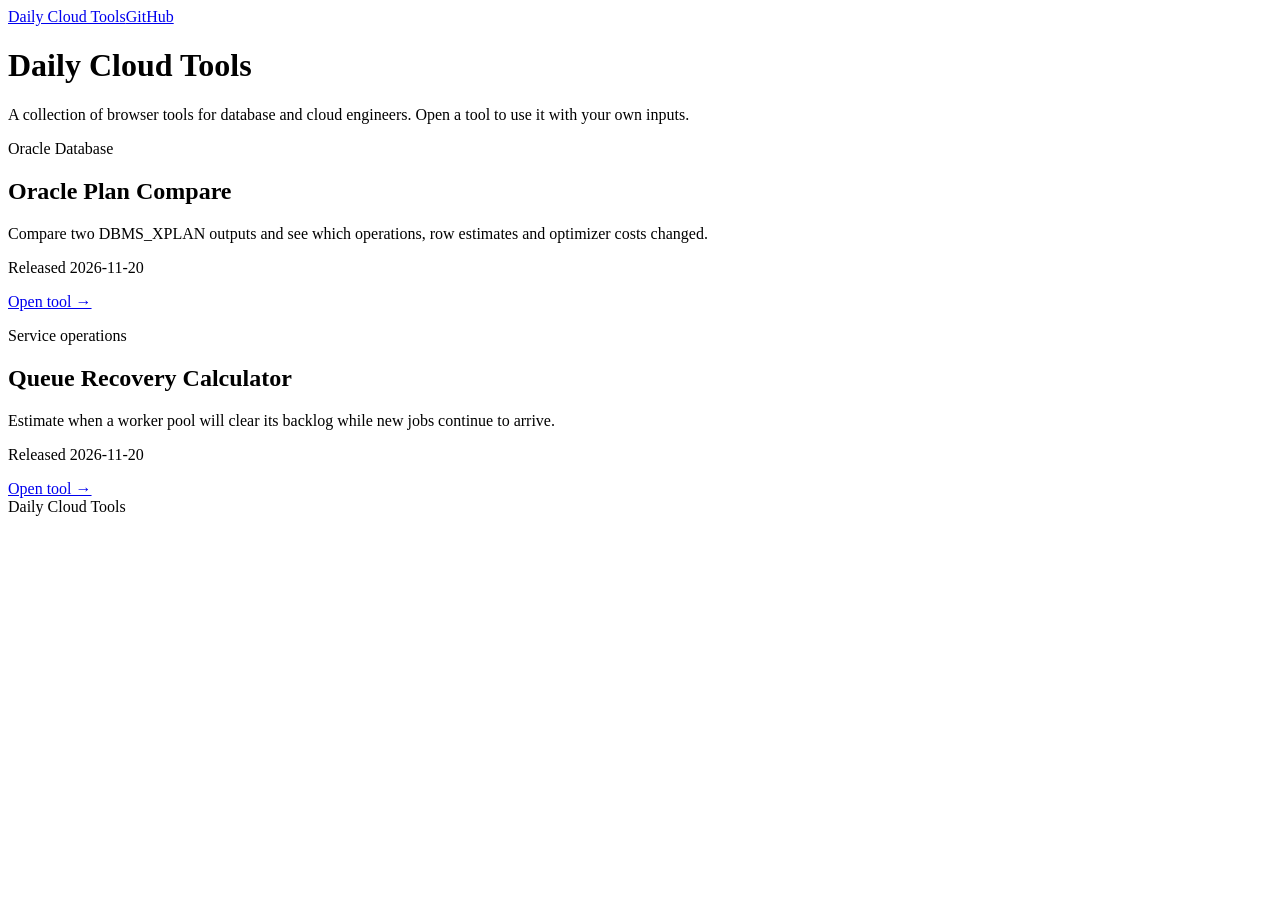
==== index.html @ c0c55ab4 "Publish queue recovery calculator" ====
<!doctype html>
<html lang="en"><head><meta charset="utf-8"><meta http-equiv="Content-Security-Policy" content="default-src 'none'; script-src 'self'; style-src 'self'; img-src 'self'; connect-src 'none'; form-action 'none'; base-uri 'none'; object-src 'none'"><meta name="viewport" content="width=device-width,initial-scale=1"><title>Daily Cloud Tools</title><meta name="description" content="Small browser tools for Oracle, cloud operations and software engineering."><link rel="stylesheet" href="style.css"></head>
<body><header><nav class="nav"><a class="brand" href="./">Daily Cloud Tools</a><a href="https://github.com/lavkeshhhh/daily-cloud-tools">GitHub</a></nav></header><main><h1>Daily Cloud Tools</h1><p class="intro">A collection of browser tools for database and cloud engineers. Open a tool to use it with your own inputs.</p><div class="grid"><article class="panel card"><p class="category">Oracle Database</p><h2>Oracle Plan Compare</h2><p>Compare two DBMS_XPLAN outputs and see which operations, row estimates and optimizer costs changed.</p><p class="hint date">Released <time datetime="2026-11-20">2026-11-20</time></p><a class="button primary" href="apps/oracle-plan-compare/" aria-label="Open Oracle Plan Compare">Open tool →</a></article>
<article class="panel card"><p class="category">Service operations</p><h2>Queue Recovery Calculator</h2><p>Estimate when a worker pool will clear its backlog while new jobs continue to arrive.</p><p class="hint date">Released <time datetime="2026-11-20">2026-11-20</time></p><a class="button primary" href="apps/queue-recovery/" aria-label="Open Queue Recovery Calculator">Open tool →</a></article></div></main><footer>Daily Cloud Tools</footer></body></html>
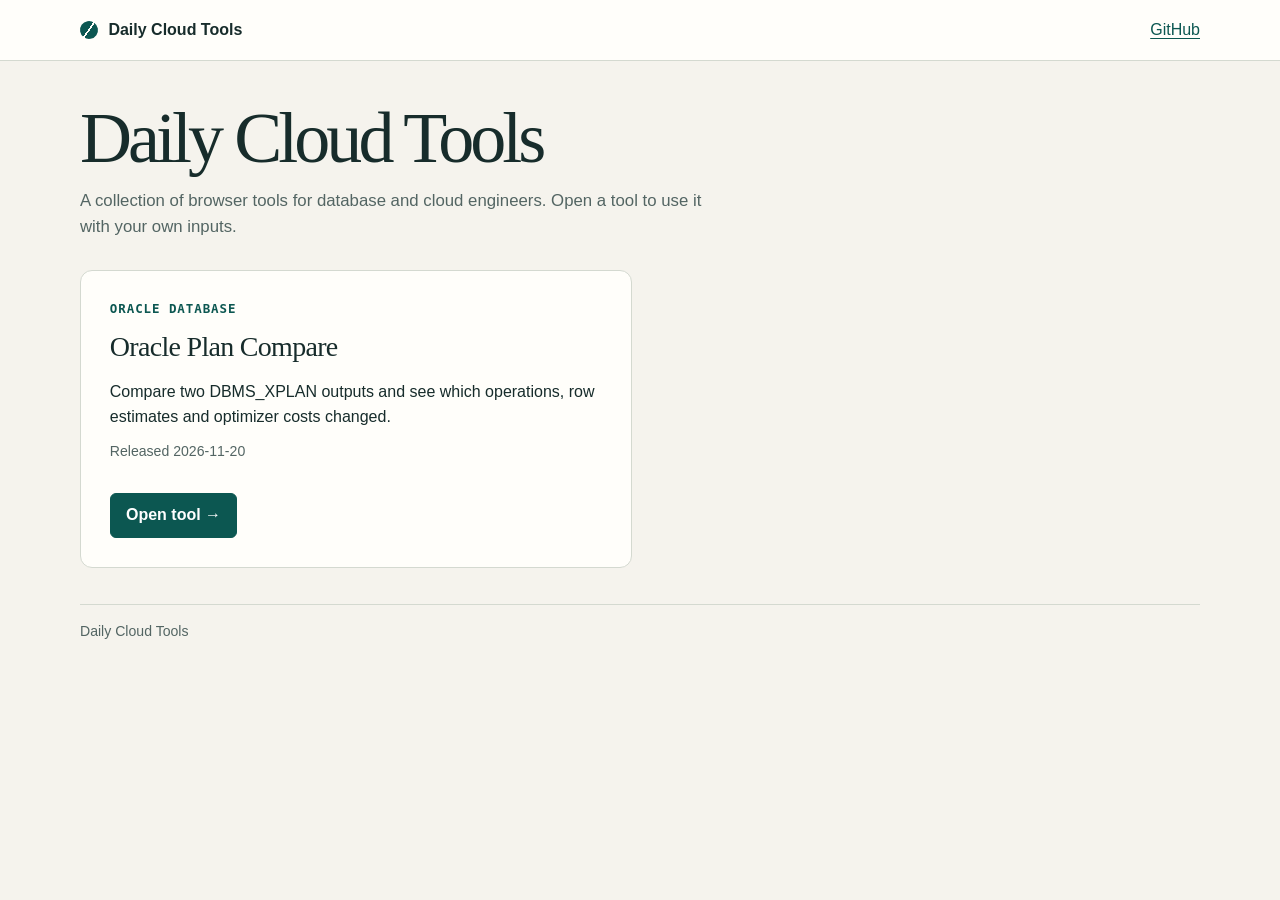
==== commit 46c64b94: "Publish Oracle Plan Compare and the tested daily app builder" ====
--- a/index.html
+++ b/index.html
@@ -1,4 +1,3 @@
 <!doctype html>
 <html lang="en"><head><meta charset="utf-8"><meta http-equiv="Content-Security-Policy" content="default-src 'none'; script-src 'self'; style-src 'self'; img-src 'self'; connect-src 'none'; form-action 'none'; base-uri 'none'; object-src 'none'"><meta name="viewport" content="width=device-width,initial-scale=1"><title>Daily Cloud Tools</title><meta name="description" content="Small browser tools for Oracle, cloud operations and software engineering."><link rel="stylesheet" href="style.css"></head>
-<body><header><nav class="nav"><a class="brand" href="./">Daily Cloud Tools</a><a href="https://github.com/lavkeshhhh/daily-cloud-tools">GitHub</a></nav></header><main><h1>Daily Cloud Tools</h1><p class="intro">A collection of browser tools for database and cloud engineers. Open a tool to use it with your own inputs.</p><div class="grid"><article class="panel card"><p class="category">Oracle Database</p><h2>Oracle Plan Compare</h2><p>Compare two DBMS_XPLAN outputs and see which operations, row estimates and optimizer costs changed.</p><p class="hint date">Released <time datetime="2026-11-20">2026-11-20</time></p><a class="button primary" href="apps/oracle-plan-compare/" aria-label="Open Oracle Plan Compare">Open tool →</a></article>
-<article class="panel card"><p class="category">Service operations</p><h2>Queue Recovery Calculator</h2><p>Estimate when a worker pool will clear its backlog while new jobs continue to arrive.</p><p class="hint date">Released <time datetime="2026-11-20">2026-11-20</time></p><a class="button primary" href="apps/queue-recovery/" aria-label="Open Queue Recovery Calculator">Open tool →</a></article></div></main><footer>Daily Cloud Tools</footer></body></html>
+<body><header><nav class="nav"><a class="brand" href="./">Daily Cloud Tools</a><a href="https://github.com/lavkeshhhh/daily-cloud-tools">GitHub</a></nav></header><main><h1>Daily Cloud Tools</h1><p class="intro">A collection of browser tools for database and cloud engineers. Open a tool to use it with your own inputs.</p><div class="grid"><article class="panel card"><p class="category">Oracle Database</p><h2>Oracle Plan Compare</h2><p>Compare two DBMS_XPLAN outputs and see which operations, row estimates and optimizer costs changed.</p><p class="hint date">Released <time datetime="2026-11-20">2026-11-20</time></p><a class="button primary" href="apps/oracle-plan-compare/" aria-label="Open Oracle Plan Compare">Open tool →</a></article></div></main><footer>Daily Cloud Tools</footer></body></html>
--- a/style.css
+++ b/style.css
@@ -0,0 +1 @@
+:root{color-scheme:light;--paper:#f5f3ed;--card:#fffefa;--ink:#172c2b;--muted:#536563;--line:#d4d9d0;--teal:#0c5751;--mint:#daf1df;--rust:#9c402a;--sand:#f6e6cc;font:16px/1.55 "Inter",-apple-system,BlinkMacSystemFont,"Segoe UI",sans-serif}*{box-sizing:border-box}body{margin:0;background:var(--paper);color:var(--ink)}a{color:var(--teal);text-underline-offset:3px}button,input,textarea,select{font:inherit}button,a.button{cursor:pointer;border:1px solid #8c9c94;border-radius:6px;background:var(--card);color:var(--ink);padding:.56rem .95rem;text-decoration:none;font-weight:650}button:hover,a.button:hover{border-color:var(--teal);background:#e8efe7}button.primary,a.primary{background:var(--teal);color:#fff;border-color:var(--teal)}button:disabled{opacity:.55;cursor:default}button:focus-visible,a:focus-visible,input:focus-visible,textarea:focus-visible,select:focus-visible{outline:3px solid #df8d32;outline-offset:3px}header{border-bottom:1px solid var(--line);background:var(--card)}.nav,main,footer{width:min(1120px,calc(100% - 2.5rem));margin:auto}.nav{display:flex;align-items:center;justify-content:space-between;min-height:60px}.brand{display:inline-flex;align-items:center;gap:.65rem;color:var(--ink);text-decoration:none;font-weight:760}.brand:before{content:"";width:18px;height:18px;background:linear-gradient(90deg,var(--teal) 45%,transparent 45%,transparent 54%,var(--teal) 54%);border-radius:50%;transform:rotate(35deg)}main{padding:2.5rem 0 3.5rem}.category{font:650 .78rem/1.4 "IBM Plex Mono",ui-monospace,monospace;letter-spacing:.075em;text-transform:uppercase;color:var(--teal);margin:0 0 .5rem}h1,h2,h3,p{margin:0 0 .7rem}h1{font-family:"Baskervville",Georgia,serif;font-size:clamp(2.4rem,6vw,4.5rem);font-weight:500;letter-spacing:-.055em;line-height:1.05}h2{font-size:1.28rem;letter-spacing:-.025em}h3{font-size:1.05rem}.intro{max-width:70ch;color:var(--muted);font-size:1.05rem}.panel{background:var(--card);border:1px solid var(--line);border-radius:12px;padding:clamp(1rem,2.6vw,1.8rem);margin-top:1.2rem}.pair,.grid{display:grid;grid-template-columns:repeat(2,minmax(0,1fr));gap:1rem}.controls{display:flex;align-items:center;gap:.7rem;flex-wrap:wrap;margin-top:.85rem}.controls.end{justify-content:space-between}.hint,small,footer{color:var(--muted);font-size:.88rem}.field>span,.field>label,label.field>span{display:block;font-weight:650;margin-bottom:.3rem}textarea,input[type=text],input[type=number],select{width:100%;border:1px solid #acb9b0;border-radius:6px;color:var(--ink);background:#fff;padding:.6rem .7rem}textarea,pre,code{font-family:"IBM Plex Mono",ui-monospace,SFMono-Regular,Menlo,monospace}textarea{min-height:170px;resize:vertical;font-size:.8rem;line-height:1.55;white-space:pre;overflow:auto}pre{color:#e1f6eb;background:#173b38;border-radius:8px;padding:1rem;overflow:auto;white-space:pre-wrap;overflow-wrap:anywhere}.error{color:#a63621;font-weight:650}.counts{display:flex;flex-wrap:wrap;gap:.55rem;margin:.65rem 0}.tag{display:inline-block;padding:.2rem .55rem;border-radius:5px;font:650 .8rem/1.5 ui-monospace,monospace;background:#e8ebe4}.added{background:#daeddc;color:#19532f}.removed{background:#f7e3d9;color:#843a25}.changed{background:var(--sand);color:#694019}.tablewrap{overflow:auto}table{border-collapse:collapse;width:100%;font-size:.9rem}th,td{text-align:left;vertical-align:top;padding:.65rem .5rem;border-bottom:1px solid var(--line)}th{font-size:.78rem;color:var(--muted)}td code{font-size:.8rem}details{margin-top:1rem}summary{cursor:pointer;color:var(--teal);font-weight:650}details p{margin-top:.6rem}footer{border-top:1px solid var(--line);padding:1rem 0 2rem}.card{display:flex;flex-direction:column;align-items:flex-start;height:100%}.card h2{font-family:Georgia,serif;font-size:1.75rem;font-weight:500}.card .button{margin-top:auto}.date{font-variant-numeric:tabular-nums}.stat{padding:1rem;border-radius:8px;background:#e8f0e7}.stat strong{display:block;font-family:Georgia,serif;font-size:clamp(1.35rem,4vw,2.2rem);font-weight:500}.metrics{display:grid;grid-template-columns:repeat(auto-fit,minmax(155px,1fr));gap:.7rem}fieldset{border:0;padding:0;margin:0}.field small{display:block;margin:.25rem 0 .5rem}.specs{display:grid;gap:.8rem;grid-template-columns:repeat(auto-fit,minmax(min(220px,100%),1fr))}.spacer{margin-top:1.2rem}[hidden]{display:none!important}@media(max-width:690px){.pair,.grid{grid-template-columns:1fr}main{padding-top:1.7rem}.nav,main,footer{width:calc(100% - 1.5rem)}.nav{min-height:52px}textarea{min-height:130px}th,td{padding:.45rem .35rem}}
